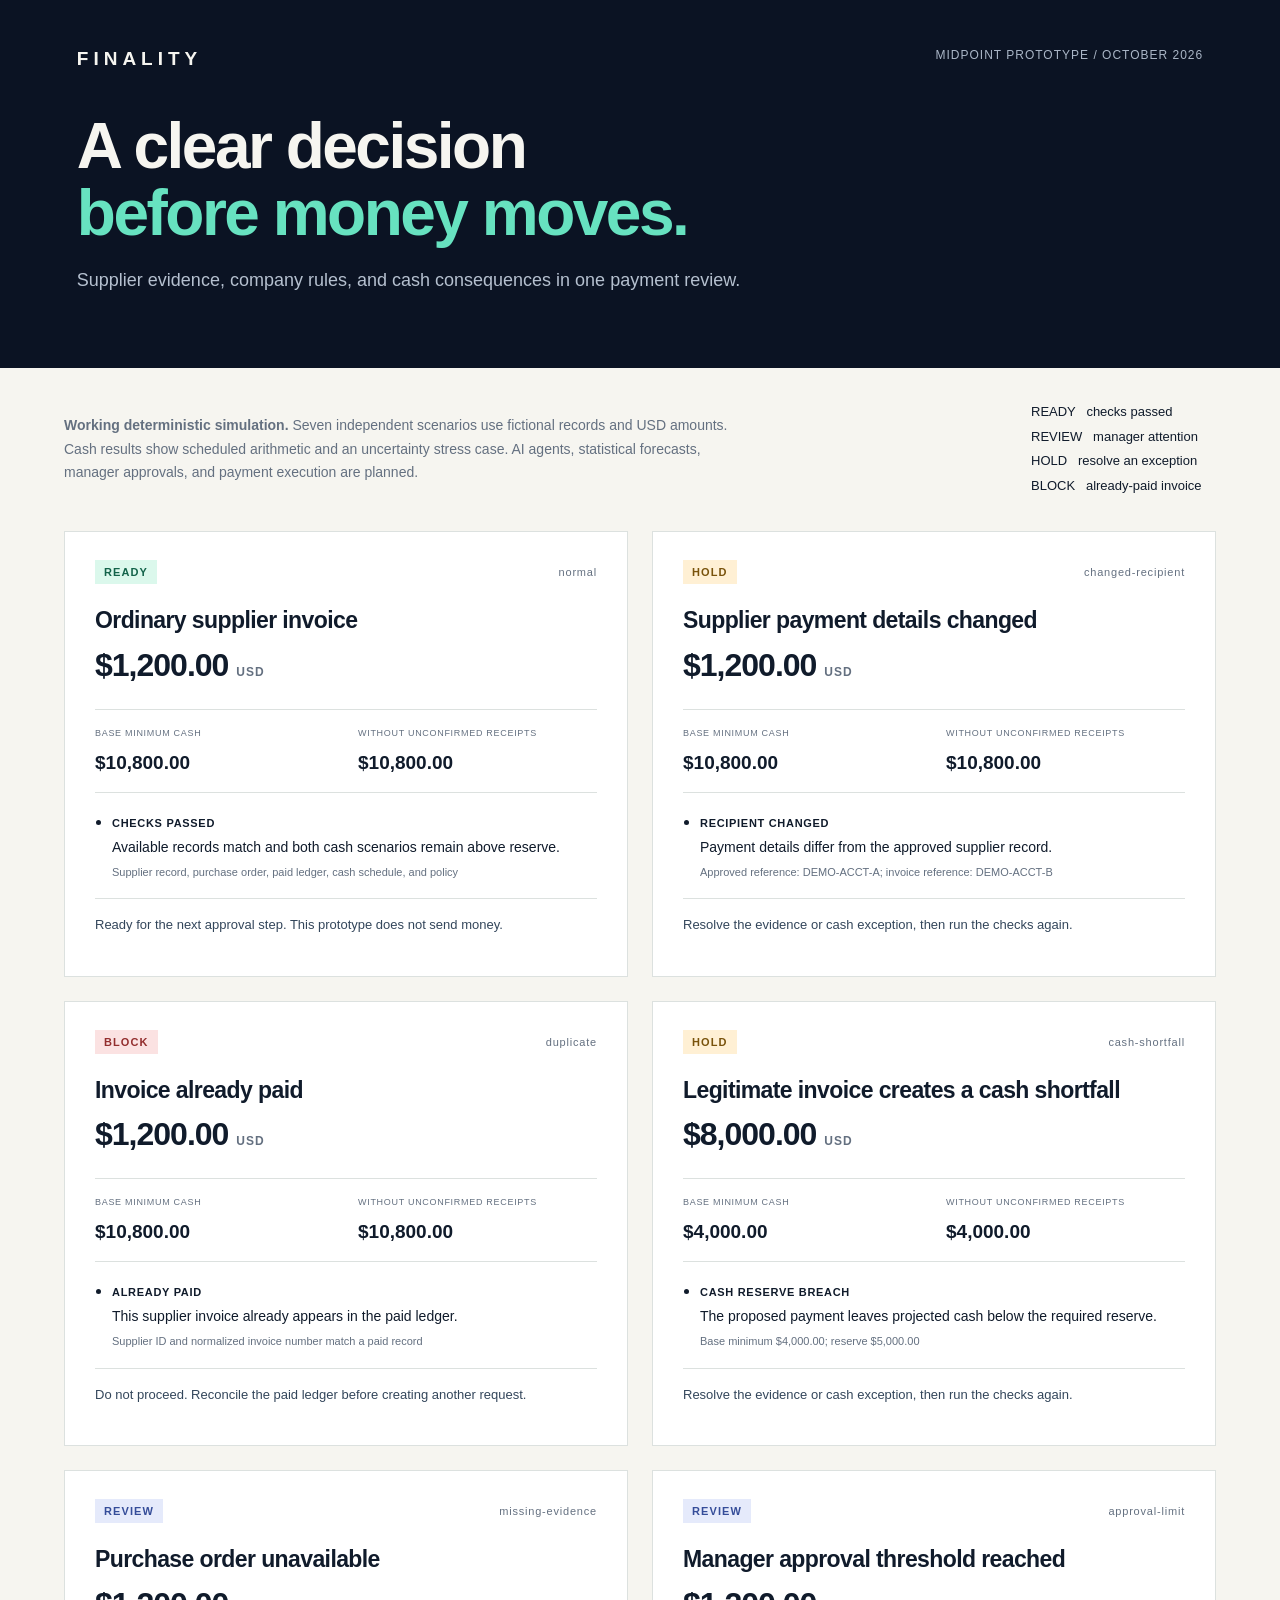
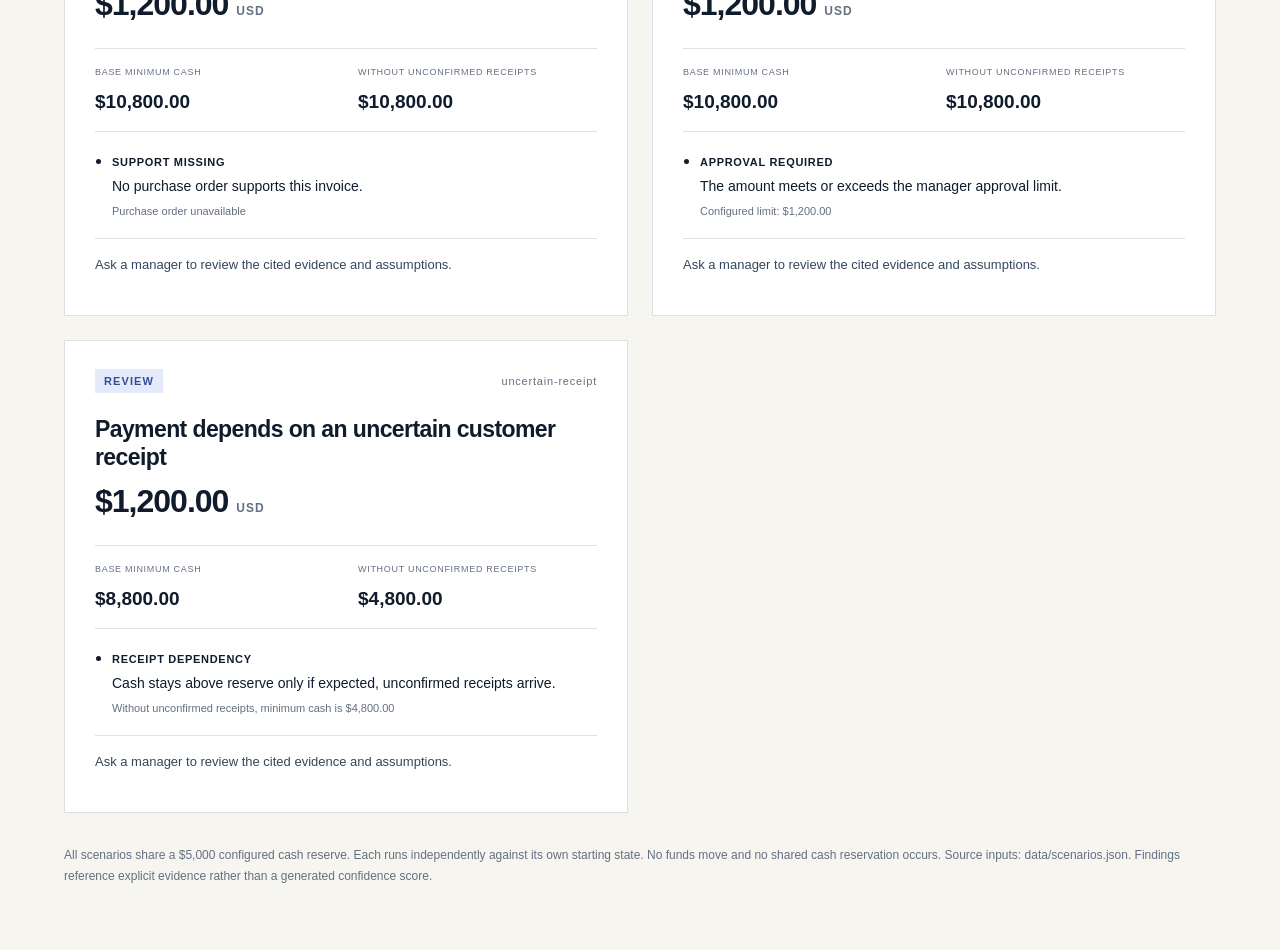
==== artifacts/demo-report.html @ 0439f463 "Build FINALITY midpoint prototype and presentation package" ====
<!doctype html><html lang="en"><meta charset="utf-8"><meta name="viewport" content="width=device-width,initial-scale=1"><title>FINALITY | Payment review evidence</title><style>
:root{--ink:#101b2b;--muted:#647080;--paper:#f6f5f0;--line:#dce1df;--mint:#67e2c0}*{box-sizing:border-box}body{margin:0;background:var(--paper);color:var(--ink);font-family:Inter,-apple-system,BlinkMacSystemFont,"Segoe UI",sans-serif}header{background:#0b1323;color:#f6f5f0;padding:48px max(6vw,24px) 55px}.wordmark{font-size:19px;letter-spacing:5px;font-weight:800}.meta{float:right;color:#aab6c7;font-size:12px;letter-spacing:1px}h1{font-size:clamp(38px,5vw,66px);letter-spacing:-2.5px;line-height:1.04;font-weight:650;max-width:820px;margin:43px 0 20px}header p{color:#b5c0cf;max-width:680px;font-size:18px;line-height:1.6}.accent{color:var(--mint)}main{max-width:1320px;margin:auto;padding:32px 5vw 64px}.intro{display:flex;gap:45px;justify-content:space-between;align-items:start;margin:0 0 32px}.intro p{font-size:14px;line-height:1.7;max-width:690px;color:var(--muted)}.legend{font-size:13px;line-height:1.9;min-width:185px}.grid{display:grid;grid-template-columns:repeat(2,minmax(0,1fr));gap:24px}article{background:white;border:1px solid var(--line);padding:28px 30px;break-inside:avoid}.casehead{display:flex;justify-content:space-between;align-items:center;gap:10px}.caseid{font-size:11px;color:var(--muted);letter-spacing:.8px}.status{font-size:11px;font-weight:800;letter-spacing:1.1px;padding:6px 9px;display:inline-block}.READY{background:#dbf8ec;color:#13634a}.HOLD{background:#fff0d4;color:#79530c}.BLOCK{background:#fbe2e2;color:#932e2e}.REVIEW{background:#e5eafb;color:#354d99}h2{font-size:23px;line-height:1.2;letter-spacing:-.6px;margin:23px 0 12px}.amount{font-size:32px;font-weight:650;letter-spacing:-1px;margin:0 0 25px}.amount span{font-size:12px;letter-spacing:1px;color:var(--muted)}.cash{display:flex;gap:24px;border-top:1px solid var(--line);border-bottom:1px solid var(--line);padding:18px 0;margin-bottom:20px}.cash div{flex:1}.cash small{display:block;font-size:9px;letter-spacing:.7px;min-height:24px;color:var(--muted)}.cash strong{font-size:19px}.action{font-size:13px;line-height:1.5;color:#33465b;border-top:1px solid var(--line);padding-top:16px}ul{padding-left:17px;margin:0}li{margin:0 0 18px}li b{font-size:11px;letter-spacing:.7px}li p{font-size:14px;line-height:1.5;margin:6px 0}li small{color:var(--muted);font-size:11px;line-height:1.5;display:block}footer{font-size:12px;color:var(--muted);line-height:1.7;margin-top:32px}@media(max-width:760px){.grid{grid-template-columns:1fr}.intro{display:block}.meta{float:none;display:block;margin-top:12px}article{padding:24px}h1{letter-spacing:-1.5px}}@media print{header{padding:24px}main{padding:20px}.grid{display:block}article{margin-bottom:20px}h1{font-size:42px}}
</style><header><span class="wordmark">FINALITY</span><span class="meta">MIDPOINT PROTOTYPE / OCTOBER 2026</span><h1>A clear decision<br><span class="accent">before money moves.</span></h1><p>Supplier evidence, company rules, and cash consequences in one payment review.</p></header><main><section class="intro"><p><b>Working deterministic simulation.</b> Seven independent scenarios use fictional records and USD amounts. Cash results show scheduled arithmetic and an uncertainty stress case. AI agents, statistical forecasts, manager approvals, and payment execution are planned.</p><div class="legend">READY &nbsp; checks passed<br>REVIEW &nbsp; manager attention<br>HOLD &nbsp; resolve an exception<br>BLOCK &nbsp; already-paid invoice</div></section><section class="grid"><article id="normal"><div class="casehead"><span class="status READY">READY</span><span class="caseid">normal</span></div><h2>Ordinary supplier invoice</h2><p class="amount">$1,200.00 <span>USD</span></p><div class="cash"><div><small>BASE MINIMUM CASH</small><strong>$10,800.00</strong></div><div><small>WITHOUT UNCONFIRMED RECEIPTS</small><strong>$10,800.00</strong></div></div><ul><li><b>CHECKS PASSED</b><p>Available records match and both cash scenarios remain above reserve.</p><small>Supplier record, purchase order, paid ledger, cash schedule, and policy</small></li></ul><p class="action">Ready for the next approval step. This prototype does not send money.</p></article><article id="changed-recipient"><div class="casehead"><span class="status HOLD">HOLD</span><span class="caseid">changed-recipient</span></div><h2>Supplier payment details changed</h2><p class="amount">$1,200.00 <span>USD</span></p><div class="cash"><div><small>BASE MINIMUM CASH</small><strong>$10,800.00</strong></div><div><small>WITHOUT UNCONFIRMED RECEIPTS</small><strong>$10,800.00</strong></div></div><ul><li><b>RECIPIENT CHANGED</b><p>Payment details differ from the approved supplier record.</p><small>Approved reference: DEMO-ACCT-A; invoice reference: DEMO-ACCT-B</small></li></ul><p class="action">Resolve the evidence or cash exception, then run the checks again.</p></article><article id="duplicate"><div class="casehead"><span class="status BLOCK">BLOCK</span><span class="caseid">duplicate</span></div><h2>Invoice already paid</h2><p class="amount">$1,200.00 <span>USD</span></p><div class="cash"><div><small>BASE MINIMUM CASH</small><strong>$10,800.00</strong></div><div><small>WITHOUT UNCONFIRMED RECEIPTS</small><strong>$10,800.00</strong></div></div><ul><li><b>ALREADY PAID</b><p>This supplier invoice already appears in the paid ledger.</p><small>Supplier ID and normalized invoice number match a paid record</small></li></ul><p class="action">Do not proceed. Reconcile the paid ledger before creating another request.</p></article><article id="cash-shortfall"><div class="casehead"><span class="status HOLD">HOLD</span><span class="caseid">cash-shortfall</span></div><h2>Legitimate invoice creates a cash shortfall</h2><p class="amount">$8,000.00 <span>USD</span></p><div class="cash"><div><small>BASE MINIMUM CASH</small><strong>$4,000.00</strong></div><div><small>WITHOUT UNCONFIRMED RECEIPTS</small><strong>$4,000.00</strong></div></div><ul><li><b>CASH RESERVE BREACH</b><p>The proposed payment leaves projected cash below the required reserve.</p><small>Base minimum $4,000.00; reserve $5,000.00</small></li></ul><p class="action">Resolve the evidence or cash exception, then run the checks again.</p></article><article id="missing-evidence"><div class="casehead"><span class="status REVIEW">REVIEW</span><span class="caseid">missing-evidence</span></div><h2>Purchase order unavailable</h2><p class="amount">$1,200.00 <span>USD</span></p><div class="cash"><div><small>BASE MINIMUM CASH</small><strong>$10,800.00</strong></div><div><small>WITHOUT UNCONFIRMED RECEIPTS</small><strong>$10,800.00</strong></div></div><ul><li><b>SUPPORT MISSING</b><p>No purchase order supports this invoice.</p><small>Purchase order unavailable</small></li></ul><p class="action">Ask a manager to review the cited evidence and assumptions.</p></article><article id="approval-limit"><div class="casehead"><span class="status REVIEW">REVIEW</span><span class="caseid">approval-limit</span></div><h2>Manager approval threshold reached</h2><p class="amount">$1,200.00 <span>USD</span></p><div class="cash"><div><small>BASE MINIMUM CASH</small><strong>$10,800.00</strong></div><div><small>WITHOUT UNCONFIRMED RECEIPTS</small><strong>$10,800.00</strong></div></div><ul><li><b>APPROVAL REQUIRED</b><p>The amount meets or exceeds the manager approval limit.</p><small>Configured limit: $1,200.00</small></li></ul><p class="action">Ask a manager to review the cited evidence and assumptions.</p></article><article id="uncertain-receipt"><div class="casehead"><span class="status REVIEW">REVIEW</span><span class="caseid">uncertain-receipt</span></div><h2>Payment depends on an uncertain customer receipt</h2><p class="amount">$1,200.00 <span>USD</span></p><div class="cash"><div><small>BASE MINIMUM CASH</small><strong>$8,800.00</strong></div><div><small>WITHOUT UNCONFIRMED RECEIPTS</small><strong>$4,800.00</strong></div></div><ul><li><b>RECEIPT DEPENDENCY</b><p>Cash stays above reserve only if expected, unconfirmed receipts arrive.</p><small>Without unconfirmed receipts, minimum cash is $4,800.00</small></li></ul><p class="action">Ask a manager to review the cited evidence and assumptions.</p></article></section><footer>All scenarios share a $5,000 configured cash reserve. Each runs independently against its own starting state. No funds move and no shared cash reservation occurs. Source inputs: data/scenarios.json. Findings reference explicit evidence rather than a generated confidence score.</footer></main></html>
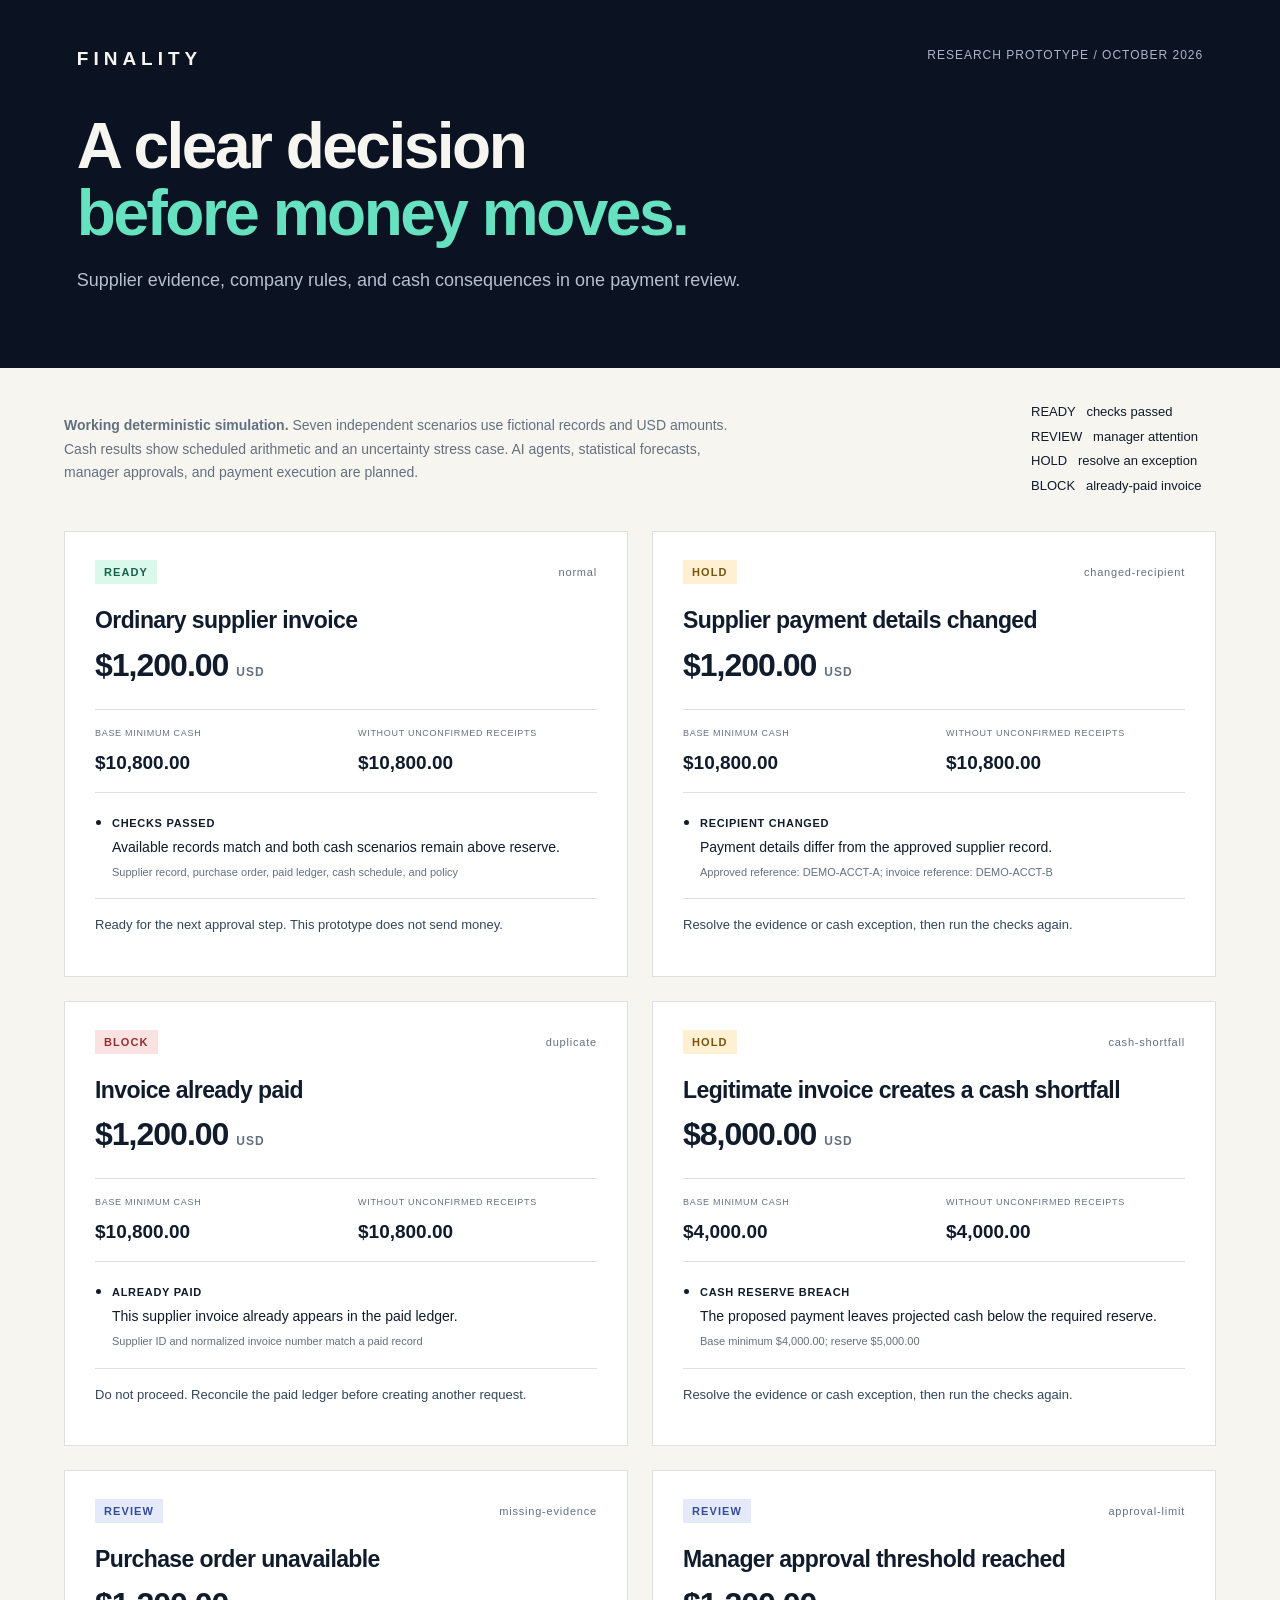
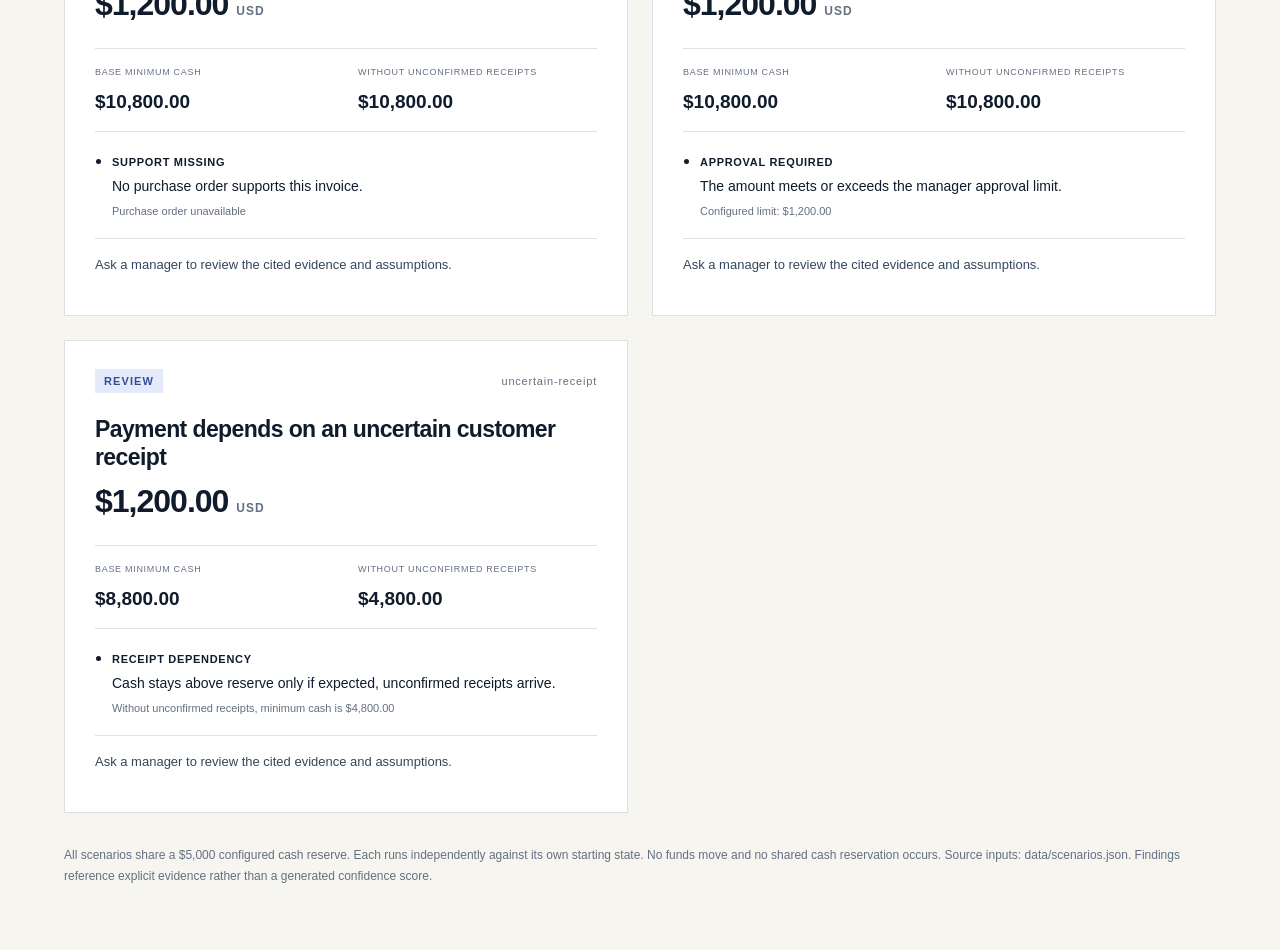
==== commit 562e5471: "Polish public project documentation and remove presentation coaching" ====
--- a/artifacts/demo-report.html
+++ b/artifacts/demo-report.html
@@ -1,3 +1,3 @@
 <!doctype html><html lang="en"><meta charset="utf-8"><meta name="viewport" content="width=device-width,initial-scale=1"><title>FINALITY | Payment review evidence</title><style>
 :root{--ink:#101b2b;--muted:#647080;--paper:#f6f5f0;--line:#dce1df;--mint:#67e2c0}*{box-sizing:border-box}body{margin:0;background:var(--paper);color:var(--ink);font-family:Inter,-apple-system,BlinkMacSystemFont,"Segoe UI",sans-serif}header{background:#0b1323;color:#f6f5f0;padding:48px max(6vw,24px) 55px}.wordmark{font-size:19px;letter-spacing:5px;font-weight:800}.meta{float:right;color:#aab6c7;font-size:12px;letter-spacing:1px}h1{font-size:clamp(38px,5vw,66px);letter-spacing:-2.5px;line-height:1.04;font-weight:650;max-width:820px;margin:43px 0 20px}header p{color:#b5c0cf;max-width:680px;font-size:18px;line-height:1.6}.accent{color:var(--mint)}main{max-width:1320px;margin:auto;padding:32px 5vw 64px}.intro{display:flex;gap:45px;justify-content:space-between;align-items:start;margin:0 0 32px}.intro p{font-size:14px;line-height:1.7;max-width:690px;color:var(--muted)}.legend{font-size:13px;line-height:1.9;min-width:185px}.grid{display:grid;grid-template-columns:repeat(2,minmax(0,1fr));gap:24px}article{background:white;border:1px solid var(--line);padding:28px 30px;break-inside:avoid}.casehead{display:flex;justify-content:space-between;align-items:center;gap:10px}.caseid{font-size:11px;color:var(--muted);letter-spacing:.8px}.status{font-size:11px;font-weight:800;letter-spacing:1.1px;padding:6px 9px;display:inline-block}.READY{background:#dbf8ec;color:#13634a}.HOLD{background:#fff0d4;color:#79530c}.BLOCK{background:#fbe2e2;color:#932e2e}.REVIEW{background:#e5eafb;color:#354d99}h2{font-size:23px;line-height:1.2;letter-spacing:-.6px;margin:23px 0 12px}.amount{font-size:32px;font-weight:650;letter-spacing:-1px;margin:0 0 25px}.amount span{font-size:12px;letter-spacing:1px;color:var(--muted)}.cash{display:flex;gap:24px;border-top:1px solid var(--line);border-bottom:1px solid var(--line);padding:18px 0;margin-bottom:20px}.cash div{flex:1}.cash small{display:block;font-size:9px;letter-spacing:.7px;min-height:24px;color:var(--muted)}.cash strong{font-size:19px}.action{font-size:13px;line-height:1.5;color:#33465b;border-top:1px solid var(--line);padding-top:16px}ul{padding-left:17px;margin:0}li{margin:0 0 18px}li b{font-size:11px;letter-spacing:.7px}li p{font-size:14px;line-height:1.5;margin:6px 0}li small{color:var(--muted);font-size:11px;line-height:1.5;display:block}footer{font-size:12px;color:var(--muted);line-height:1.7;margin-top:32px}@media(max-width:760px){.grid{grid-template-columns:1fr}.intro{display:block}.meta{float:none;display:block;margin-top:12px}article{padding:24px}h1{letter-spacing:-1.5px}}@media print{header{padding:24px}main{padding:20px}.grid{display:block}article{margin-bottom:20px}h1{font-size:42px}}
-</style><header><span class="wordmark">FINALITY</span><span class="meta">MIDPOINT PROTOTYPE / OCTOBER 2026</span><h1>A clear decision<br><span class="accent">before money moves.</span></h1><p>Supplier evidence, company rules, and cash consequences in one payment review.</p></header><main><section class="intro"><p><b>Working deterministic simulation.</b> Seven independent scenarios use fictional records and USD amounts. Cash results show scheduled arithmetic and an uncertainty stress case. AI agents, statistical forecasts, manager approvals, and payment execution are planned.</p><div class="legend">READY &nbsp; checks passed<br>REVIEW &nbsp; manager attention<br>HOLD &nbsp; resolve an exception<br>BLOCK &nbsp; already-paid invoice</div></section><section class="grid"><article id="normal"><div class="casehead"><span class="status READY">READY</span><span class="caseid">normal</span></div><h2>Ordinary supplier invoice</h2><p class="amount">$1,200.00 <span>USD</span></p><div class="cash"><div><small>BASE MINIMUM CASH</small><strong>$10,800.00</strong></div><div><small>WITHOUT UNCONFIRMED RECEIPTS</small><strong>$10,800.00</strong></div></div><ul><li><b>CHECKS PASSED</b><p>Available records match and both cash scenarios remain above reserve.</p><small>Supplier record, purchase order, paid ledger, cash schedule, and policy</small></li></ul><p class="action">Ready for the next approval step. This prototype does not send money.</p></article><article id="changed-recipient"><div class="casehead"><span class="status HOLD">HOLD</span><span class="caseid">changed-recipient</span></div><h2>Supplier payment details changed</h2><p class="amount">$1,200.00 <span>USD</span></p><div class="cash"><div><small>BASE MINIMUM CASH</small><strong>$10,800.00</strong></div><div><small>WITHOUT UNCONFIRMED RECEIPTS</small><strong>$10,800.00</strong></div></div><ul><li><b>RECIPIENT CHANGED</b><p>Payment details differ from the approved supplier record.</p><small>Approved reference: DEMO-ACCT-A; invoice reference: DEMO-ACCT-B</small></li></ul><p class="action">Resolve the evidence or cash exception, then run the checks again.</p></article><article id="duplicate"><div class="casehead"><span class="status BLOCK">BLOCK</span><span class="caseid">duplicate</span></div><h2>Invoice already paid</h2><p class="amount">$1,200.00 <span>USD</span></p><div class="cash"><div><small>BASE MINIMUM CASH</small><strong>$10,800.00</strong></div><div><small>WITHOUT UNCONFIRMED RECEIPTS</small><strong>$10,800.00</strong></div></div><ul><li><b>ALREADY PAID</b><p>This supplier invoice already appears in the paid ledger.</p><small>Supplier ID and normalized invoice number match a paid record</small></li></ul><p class="action">Do not proceed. Reconcile the paid ledger before creating another request.</p></article><article id="cash-shortfall"><div class="casehead"><span class="status HOLD">HOLD</span><span class="caseid">cash-shortfall</span></div><h2>Legitimate invoice creates a cash shortfall</h2><p class="amount">$8,000.00 <span>USD</span></p><div class="cash"><div><small>BASE MINIMUM CASH</small><strong>$4,000.00</strong></div><div><small>WITHOUT UNCONFIRMED RECEIPTS</small><strong>$4,000.00</strong></div></div><ul><li><b>CASH RESERVE BREACH</b><p>The proposed payment leaves projected cash below the required reserve.</p><small>Base minimum $4,000.00; reserve $5,000.00</small></li></ul><p class="action">Resolve the evidence or cash exception, then run the checks again.</p></article><article id="missing-evidence"><div class="casehead"><span class="status REVIEW">REVIEW</span><span class="caseid">missing-evidence</span></div><h2>Purchase order unavailable</h2><p class="amount">$1,200.00 <span>USD</span></p><div class="cash"><div><small>BASE MINIMUM CASH</small><strong>$10,800.00</strong></div><div><small>WITHOUT UNCONFIRMED RECEIPTS</small><strong>$10,800.00</strong></div></div><ul><li><b>SUPPORT MISSING</b><p>No purchase order supports this invoice.</p><small>Purchase order unavailable</small></li></ul><p class="action">Ask a manager to review the cited evidence and assumptions.</p></article><article id="approval-limit"><div class="casehead"><span class="status REVIEW">REVIEW</span><span class="caseid">approval-limit</span></div><h2>Manager approval threshold reached</h2><p class="amount">$1,200.00 <span>USD</span></p><div class="cash"><div><small>BASE MINIMUM CASH</small><strong>$10,800.00</strong></div><div><small>WITHOUT UNCONFIRMED RECEIPTS</small><strong>$10,800.00</strong></div></div><ul><li><b>APPROVAL REQUIRED</b><p>The amount meets or exceeds the manager approval limit.</p><small>Configured limit: $1,200.00</small></li></ul><p class="action">Ask a manager to review the cited evidence and assumptions.</p></article><article id="uncertain-receipt"><div class="casehead"><span class="status REVIEW">REVIEW</span><span class="caseid">uncertain-receipt</span></div><h2>Payment depends on an uncertain customer receipt</h2><p class="amount">$1,200.00 <span>USD</span></p><div class="cash"><div><small>BASE MINIMUM CASH</small><strong>$8,800.00</strong></div><div><small>WITHOUT UNCONFIRMED RECEIPTS</small><strong>$4,800.00</strong></div></div><ul><li><b>RECEIPT DEPENDENCY</b><p>Cash stays above reserve only if expected, unconfirmed receipts arrive.</p><small>Without unconfirmed receipts, minimum cash is $4,800.00</small></li></ul><p class="action">Ask a manager to review the cited evidence and assumptions.</p></article></section><footer>All scenarios share a $5,000 configured cash reserve. Each runs independently against its own starting state. No funds move and no shared cash reservation occurs. Source inputs: data/scenarios.json. Findings reference explicit evidence rather than a generated confidence score.</footer></main></html>+</style><header><span class="wordmark">FINALITY</span><span class="meta">RESEARCH PROTOTYPE / OCTOBER 2026</span><h1>A clear decision<br><span class="accent">before money moves.</span></h1><p>Supplier evidence, company rules, and cash consequences in one payment review.</p></header><main><section class="intro"><p><b>Working deterministic simulation.</b> Seven independent scenarios use fictional records and USD amounts. Cash results show scheduled arithmetic and an uncertainty stress case. AI agents, statistical forecasts, manager approvals, and payment execution are planned.</p><div class="legend">READY &nbsp; checks passed<br>REVIEW &nbsp; manager attention<br>HOLD &nbsp; resolve an exception<br>BLOCK &nbsp; already-paid invoice</div></section><section class="grid"><article id="normal"><div class="casehead"><span class="status READY">READY</span><span class="caseid">normal</span></div><h2>Ordinary supplier invoice</h2><p class="amount">$1,200.00 <span>USD</span></p><div class="cash"><div><small>BASE MINIMUM CASH</small><strong>$10,800.00</strong></div><div><small>WITHOUT UNCONFIRMED RECEIPTS</small><strong>$10,800.00</strong></div></div><ul><li><b>CHECKS PASSED</b><p>Available records match and both cash scenarios remain above reserve.</p><small>Supplier record, purchase order, paid ledger, cash schedule, and policy</small></li></ul><p class="action">Ready for the next approval step. This prototype does not send money.</p></article><article id="changed-recipient"><div class="casehead"><span class="status HOLD">HOLD</span><span class="caseid">changed-recipient</span></div><h2>Supplier payment details changed</h2><p class="amount">$1,200.00 <span>USD</span></p><div class="cash"><div><small>BASE MINIMUM CASH</small><strong>$10,800.00</strong></div><div><small>WITHOUT UNCONFIRMED RECEIPTS</small><strong>$10,800.00</strong></div></div><ul><li><b>RECIPIENT CHANGED</b><p>Payment details differ from the approved supplier record.</p><small>Approved reference: DEMO-ACCT-A; invoice reference: DEMO-ACCT-B</small></li></ul><p class="action">Resolve the evidence or cash exception, then run the checks again.</p></article><article id="duplicate"><div class="casehead"><span class="status BLOCK">BLOCK</span><span class="caseid">duplicate</span></div><h2>Invoice already paid</h2><p class="amount">$1,200.00 <span>USD</span></p><div class="cash"><div><small>BASE MINIMUM CASH</small><strong>$10,800.00</strong></div><div><small>WITHOUT UNCONFIRMED RECEIPTS</small><strong>$10,800.00</strong></div></div><ul><li><b>ALREADY PAID</b><p>This supplier invoice already appears in the paid ledger.</p><small>Supplier ID and normalized invoice number match a paid record</small></li></ul><p class="action">Do not proceed. Reconcile the paid ledger before creating another request.</p></article><article id="cash-shortfall"><div class="casehead"><span class="status HOLD">HOLD</span><span class="caseid">cash-shortfall</span></div><h2>Legitimate invoice creates a cash shortfall</h2><p class="amount">$8,000.00 <span>USD</span></p><div class="cash"><div><small>BASE MINIMUM CASH</small><strong>$4,000.00</strong></div><div><small>WITHOUT UNCONFIRMED RECEIPTS</small><strong>$4,000.00</strong></div></div><ul><li><b>CASH RESERVE BREACH</b><p>The proposed payment leaves projected cash below the required reserve.</p><small>Base minimum $4,000.00; reserve $5,000.00</small></li></ul><p class="action">Resolve the evidence or cash exception, then run the checks again.</p></article><article id="missing-evidence"><div class="casehead"><span class="status REVIEW">REVIEW</span><span class="caseid">missing-evidence</span></div><h2>Purchase order unavailable</h2><p class="amount">$1,200.00 <span>USD</span></p><div class="cash"><div><small>BASE MINIMUM CASH</small><strong>$10,800.00</strong></div><div><small>WITHOUT UNCONFIRMED RECEIPTS</small><strong>$10,800.00</strong></div></div><ul><li><b>SUPPORT MISSING</b><p>No purchase order supports this invoice.</p><small>Purchase order unavailable</small></li></ul><p class="action">Ask a manager to review the cited evidence and assumptions.</p></article><article id="approval-limit"><div class="casehead"><span class="status REVIEW">REVIEW</span><span class="caseid">approval-limit</span></div><h2>Manager approval threshold reached</h2><p class="amount">$1,200.00 <span>USD</span></p><div class="cash"><div><small>BASE MINIMUM CASH</small><strong>$10,800.00</strong></div><div><small>WITHOUT UNCONFIRMED RECEIPTS</small><strong>$10,800.00</strong></div></div><ul><li><b>APPROVAL REQUIRED</b><p>The amount meets or exceeds the manager approval limit.</p><small>Configured limit: $1,200.00</small></li></ul><p class="action">Ask a manager to review the cited evidence and assumptions.</p></article><article id="uncertain-receipt"><div class="casehead"><span class="status REVIEW">REVIEW</span><span class="caseid">uncertain-receipt</span></div><h2>Payment depends on an uncertain customer receipt</h2><p class="amount">$1,200.00 <span>USD</span></p><div class="cash"><div><small>BASE MINIMUM CASH</small><strong>$8,800.00</strong></div><div><small>WITHOUT UNCONFIRMED RECEIPTS</small><strong>$4,800.00</strong></div></div><ul><li><b>RECEIPT DEPENDENCY</b><p>Cash stays above reserve only if expected, unconfirmed receipts arrive.</p><small>Without unconfirmed receipts, minimum cash is $4,800.00</small></li></ul><p class="action">Ask a manager to review the cited evidence and assumptions.</p></article></section><footer>All scenarios share a $5,000 configured cash reserve. Each runs independently against its own starting state. No funds move and no shared cash reservation occurs. Source inputs: data/scenarios.json. Findings reference explicit evidence rather than a generated confidence score.</footer></main></html>
